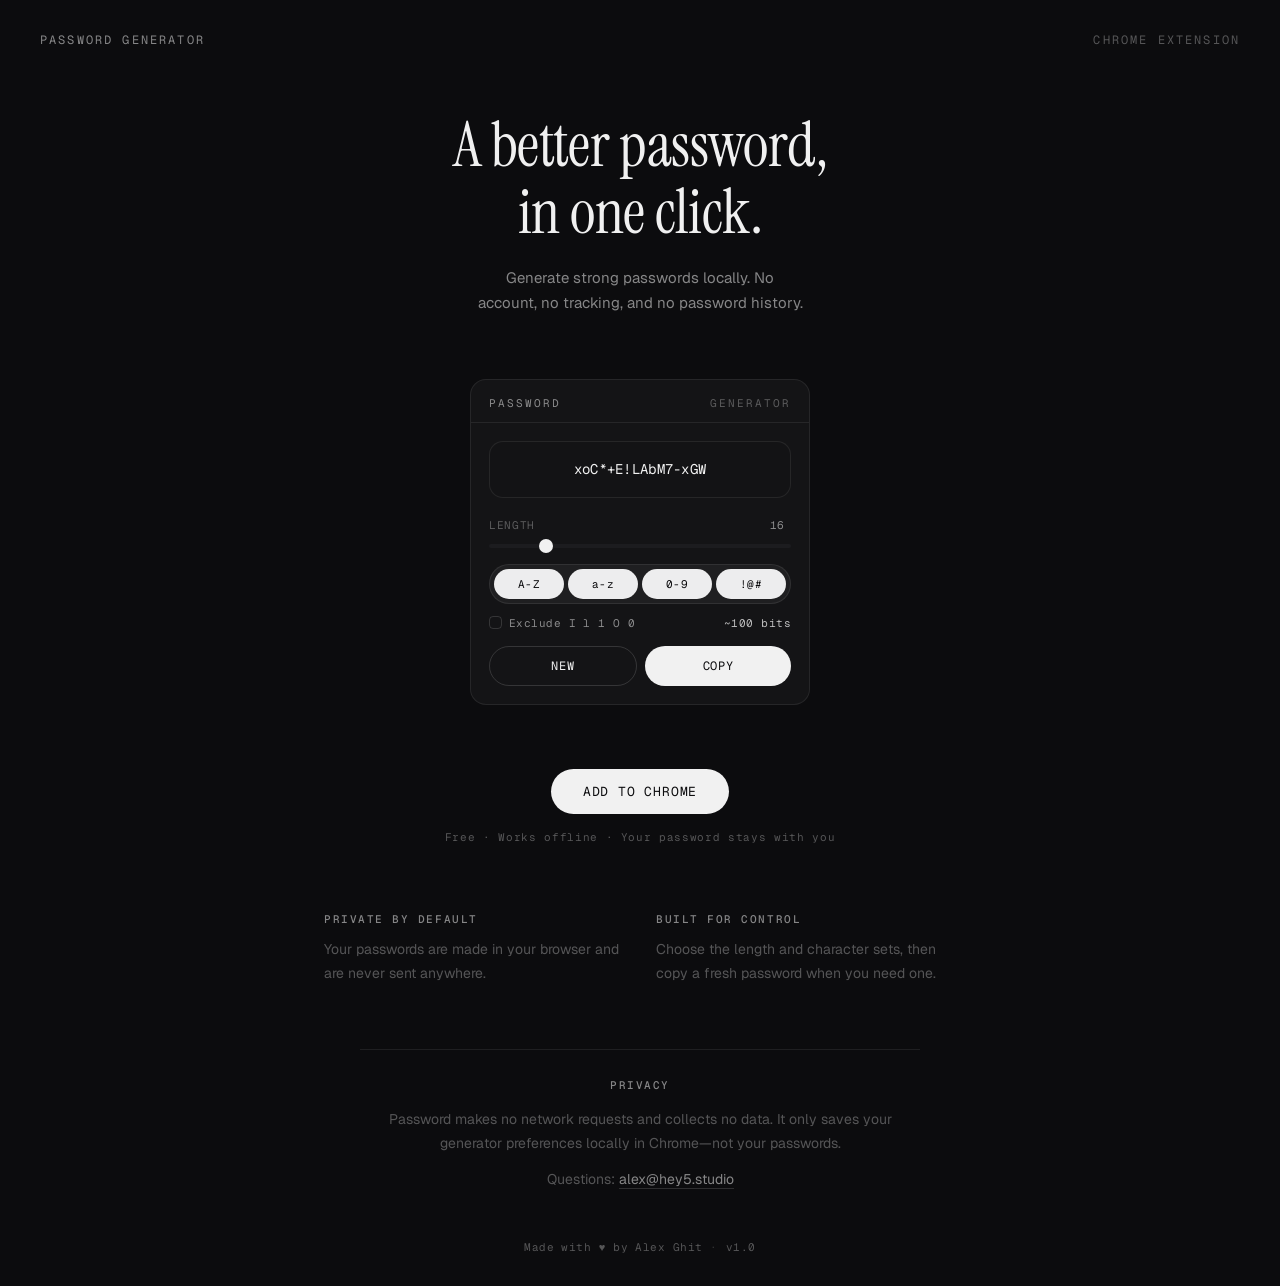
==== site/index.html @ 4e73cf25 "Add files via upload" ====
<!DOCTYPE html>
<html lang="en">
<head>
  <meta charset="utf-8">
  <meta name="viewport" content="width=device-width, initial-scale=1">
  <title>Password Generator</title>
  <meta name="description" content="A Chrome extension that generates strong passwords. Nothing leaves your machine.">

  <meta property="og:title" content="Password Generator — Chrome extension">
  <meta property="og:description" content="A Chrome extension that generates strong passwords. Nothing leaves your machine.">
  <meta property="og:type" content="website">
  <meta name="twitter:card" content="summary">
  <meta name="theme-color" content="#0c0c0e">
  <link rel="canonical" href="https://passwords.hey5.studio/">
  <meta property="og:url" content="https://passwords.hey5.studio/">
  <meta property="og:image" content="https://passwords.hey5.studio/icon128.png">

  <link rel="icon" type="image/png" sizes="48x48" href="icon48.png">
  <link rel="apple-touch-icon" href="icon128.png">
  <link rel="manifest" href="site.webmanifest">

  <link rel="preconnect" href="https://fonts.googleapis.com">
  <link rel="preconnect" href="https://fonts.gstatic.com" crossorigin>
  <link href="https://fonts.googleapis.com/css2?family=Geist:wght@400;500&family=Geist+Mono:wght@400;500&family=Instrument+Serif&display=swap" rel="stylesheet">

  <link rel="stylesheet" href="base.css">
  <link rel="stylesheet" href="style.css">
</head>
<body>
  <div class="app">

    <header class="topbar">
      <button class="wordmark" id="wordmark" type="button">Password Generator</button>
      <span class="topbar-tag">chrome extension</span>
    </header>

    <main class="stage">

      <section class="hero">
        <h1 class="display">A better password,<br>in one click.</h1>
        <p class="lede">Generate strong passwords locally. No account, no tracking, and no password history.</p>
      </section>

      <section class="demo" aria-label="Live demo">
        <div class="popup">
          <div class="popup-bar">
            <span>Password</span>
            <span class="popup-tag">generator</span>
          </div>

          <div class="popup-body">
            <div class="out">
              <output id="pw" class="pw" aria-live="polite" aria-atomic="true">&nbsp;</output>
            </div>

            <div class="row">
              <label class="lbl" for="lenNum">Length</label>
              <input class="len-num" id="lenNum" type="number" min="6" max="64" value="16" aria-label="Password length">
            </div>
            <input class="range" id="len" type="range" min="6" max="64" value="16" aria-label="Password length slider">

            <div class="segs" role="group" aria-label="Character sets">
              <button type="button" id="tUpper" aria-pressed="true">A-Z</button>
              <button type="button" id="tLower" aria-pressed="true">a-z</button>
              <button type="button" id="tNum" aria-pressed="true">0-9</button>
              <button type="button" id="tSym" aria-pressed="true">!@#</button>
            </div>

            <div class="opts">
              <button class="opt" type="button" id="tAmb" aria-pressed="false">
                <span class="tick" aria-hidden="true"></span>Exclude I l 1 O 0
              </button>
              <span class="ent" id="ent"></span>
            </div>

            <div class="actions">
              <button class="btn-ghost" id="regen" type="button">New</button>
              <button class="btn-primary" id="copy" type="button">Copy</button>
            </div>
          </div>
        </div>

      </section>

      <section class="install" id="install">
        <a class="btn-primary install-btn" href="https://chromewebstore.google.com/detail/password-generator/ooiofcecgpidfaeigfannfcdgocjnehm" id="install-link" target="_blank" rel="noopener">Add to Chrome</a>
        <p class="hint">Free · Works offline · Your password stays with you</p>
      </section>

      <section class="trust" aria-label="Why use Password">
        <div class="note">
          <h2>Private by default</h2>
          <p>Your passwords are made in your browser and are never sent anywhere.</p>
        </div>
        <div class="note">
          <h2>Built for control</h2>
          <p>Choose the length and character sets, then copy a fresh password when you need one.</p>
        </div>
      </section>

      <section class="privacy" id="privacy">
        <h2>Privacy</h2>
        <p>Password makes no network requests and collects no data. It only saves your generator preferences locally in Chrome—not your passwords.</p>
        <p class="privacy-contact">Questions: <a href="mailto:alex@hey5.studio">alex@hey5.studio</a></p>
      </section>

    </main>

    <footer class="footer">
      <span>Made with ♥ by Alex Ghit</span>
      <span class="dot">·</span>
      <span>v1.0</span>
    </footer>

  </div>

  <script src="generator.js"></script>
  <script src="demo.js"></script>
</body>
</html>
---- site/base.css ----
/* ============================================================
   Alex Ghit — shared design system (base.css)
   Source of truth for tokens, topbar, buttons, toggles, footer.
   Drop this into each tool's repo and link it BEFORE the tool's
   own stylesheet. App-specific CSS overrides only the middle.
   ============================================================ */

:root{
  /* surfaces */
  --bg:#0c0c0e;
  --surface:#141416;
  --surface-2:#1c1c1f;
  --line:rgba(255,255,255,.08);
  --line-strong:rgba(255,255,255,.14);
  --field-bg:#131315;

  /* ink */
  --ink:rgba(255,255,255,.94);
  --muted:rgba(255,255,255,.5);
  --faint:rgba(255,255,255,.3);
  --accent:rgba(255,255,255,.30);

  /* type */
  --sans:'Geist',-apple-system,BlinkMacSystemFont,sans-serif;
  --mono:'Geist Mono',ui-monospace,monospace;
  --serif:'Instrument Serif',Georgia,serif;

  /* motion */
  --ease:cubic-bezier(.22,1,.36,1);
  --t:200ms;

  --radius:14px;
}

*,*::before,*::after{margin:0;padding:0;box-sizing:border-box}
html{height:100%;-webkit-text-size-adjust:100%;text-size-adjust:100%}
body{
  min-height:100vh;
  min-height:100svh;
  background:var(--bg);
  color:var(--ink);
  font-family:var(--sans);
  -webkit-font-smoothing:antialiased;
  -webkit-tap-highlight-color:transparent;
}
::selection{background:var(--accent);color:var(--bg)}
button{touch-action:manipulation;-webkit-tap-highlight-color:transparent}

/* ---------- topbar ---------- */
.topbar{
  display:flex;
  justify-content:space-between;
  align-items:center;
  padding:32px 40px;
  font-family:var(--mono);
  font-size:12px;
  letter-spacing:.18em;
  text-transform:uppercase;
  color:var(--muted);
}
.wordmark{
  font:inherit;
  letter-spacing:inherit;
  text-transform:inherit;
  color:var(--muted);
  background:none;
  border:none;
  padding:0;
  cursor:pointer;
  transition:color var(--t);
}
.wordmark:hover{color:rgba(255,255,255,.85)}
.topbar-tag{color:var(--faint)}

/* ---------- primary button (white pill) ---------- */
.btn-primary{
  cursor:pointer;
  font-family:var(--mono);
  font-size:12px;
  letter-spacing:.06em;
  text-transform:uppercase;
  color:var(--bg);
  background:rgba(255,255,255,.94);
  border:none;
  border-radius:999px;
  padding:11px 20px;
  transition:opacity var(--t),transform 140ms var(--ease),background 140ms;
}
.btn-primary:hover{opacity:.85}
.btn-primary:active{transition:none;transform:scale(.94)}
.btn-primary:disabled{opacity:.35;pointer-events:none}

/* ---------- secondary button (outline pill) ---------- */
.btn-ghost{
  cursor:pointer;
  font-family:var(--mono);
  font-size:12px;
  letter-spacing:.06em;
  text-transform:uppercase;
  color:var(--ink);
  background:transparent;
  border:1px solid var(--line-strong);
  border-radius:999px;
  padding:11px 20px;
  transition:border-color var(--t),background var(--t),transform 140ms var(--ease);
}
.btn-ghost:hover{border-color:rgba(255,255,255,.4)}
.btn-ghost:active{transition:none;transform:scale(.94)}
.btn-ghost:disabled{opacity:.35;pointer-events:none}

/* ---------- segmented toggle ---------- */
.segs{
  display:inline-flex;
  gap:4px;
  background:rgba(255,255,255,.05);
  border:1px solid var(--line);
  border-radius:999px;
  padding:4px;
}
.segs button{
  cursor:pointer;
  font-family:var(--mono);
  font-size:11px;
  letter-spacing:.04em;
  white-space:nowrap;
  border:none;
  border-radius:999px;
  padding:8px 14px;
  background:transparent;
  color:var(--muted);
  transition:background 220ms,color 220ms,transform 140ms var(--ease);
}
.segs button:hover{color:rgba(255,255,255,.85)}
.segs button:active{transition:none;transform:scale(.94)}
.segs button[aria-pressed="true"]{background:rgba(255,255,255,.92);color:var(--bg)}

/* ---------- hint / kbd ---------- */
.hint{
  font-family:var(--mono);
  font-size:11px;
  letter-spacing:.06em;
  color:var(--faint);
}
.hint kbd{
  font-family:var(--mono);
  font-size:inherit;
  padding:2px 6px;
  border-radius:5px;
  border:1px solid var(--line-strong);
  background:rgba(255,255,255,.05);
  color:var(--muted);
}

/* ---------- footer ---------- */
.footer{
  flex-shrink:0;
  display:flex;
  flex-wrap:wrap;
  justify-content:center;
  align-items:center;
  gap:8px;
  padding:28px 24px 32px;
  font-family:var(--mono);
  font-size:11px;
  letter-spacing:.04em;
  color:var(--faint);
  text-align:center;
}
.footer a{
  color:var(--muted);
  text-decoration:none;
  border-bottom:1px solid var(--line-strong);
  transition:color var(--t),border-color var(--t);
}
.footer a:hover{color:rgba(255,255,255,.85);border-bottom-color:rgba(255,255,255,.4)}
.footer .dot{opacity:.5}

/* ---------- focus ---------- */
.btn-primary:focus-visible,
.btn-ghost:focus-visible,
.segs button:focus-visible,
.footer a:focus-visible{
  outline:2px solid var(--accent);
  outline-offset:2px;
}

@media (max-width:600px){
  .topbar{padding:24px 20px;font-size:11px}
  .footer{flex-direction:column;gap:14px;padding:24px 20px 30px;line-height:1.5}
  .footer .dot{display:none}
}

@media (prefers-reduced-motion:reduce){
  *{animation:none !important;transition-duration:.01ms !important}
}
---- site/style.css ----
/* password — site-specific only */

.app{
  min-height:100svh;
  display:flex;
  flex-direction:column;
}

.stage{
  flex:1;
  width:100%;
  max-width:680px;
  margin:0 auto;
  padding:0 24px;
  display:flex;
  flex-direction:column;
  align-items:center;
  gap:64px;
}

/* ---------- hero ---------- */
.hero{text-align:center;max-width:560px;padding-top:32px}

.display{
  font-family:var(--serif);
  font-weight:400;
  font-size:clamp(38px,7vw,62px);
  line-height:1.08;
  letter-spacing:-.01em;
}

.lede{
  max-width:460px;
  margin-top:20px;
  font-size:15px;
  line-height:1.65;
  color:var(--muted);
  text-wrap:balance;
}

/* ---------- demo popup ---------- */
.demo{display:flex;flex-direction:column;align-items:center;gap:18px}

.popup{
  width:340px;
  background:var(--surface);
  border:1px solid var(--line);
  border-radius:16px;
  overflow:hidden;
}

.popup-bar{
  display:flex;
  justify-content:space-between;
  align-items:center;
  padding:16px 18px 12px;
  font-family:var(--mono);
  font-size:11px;
  letter-spacing:.18em;
  text-transform:uppercase;
  color:var(--muted);
  border-bottom:1px solid var(--line);
}
.popup-tag{color:var(--faint)}

.popup-body{
  padding:18px;
  display:flex;
  flex-direction:column;
  align-items:center;
  gap:16px;
}

.out{
  width:100%;
  background:var(--field-bg);
  border:1px solid var(--line);
  border-radius:var(--radius);
  padding:16px 14px;
}
.pw{
  display:block;
  font-family:var(--mono);
  font-size:14px;
  line-height:1.6;
  letter-spacing:.02em;
  word-break:break-all;
  text-align:center;
  color:var(--ink);
}

.row{
  width:100%;
  display:flex;
  justify-content:space-between;
  align-items:baseline;
  margin-bottom:-8px;
}
.lbl,.len-num{
  font-family:var(--mono);
  font-size:11px;
  letter-spacing:.06em;
  text-transform:uppercase;
}
.lbl{color:var(--faint)}

.len-num{
  width:44px;
  text-align:right;
  color:var(--muted);
  background:transparent;
  border:1px solid transparent;
  border-radius:6px;
  padding:3px 5px;
  transition:border-color var(--t),color var(--t);
}
.len-num:hover{border-color:var(--line)}
.len-num:focus{
  outline:none;
  color:var(--ink);
  border-color:var(--line-strong);
  background:var(--field-bg);
}
.len-num::-webkit-inner-spin-button,
.len-num::-webkit-outer-spin-button{-webkit-appearance:none;margin:0}
.len-num{-moz-appearance:textfield}

.range{
  width:100%;
  height:4px;
  -webkit-appearance:none;
  appearance:none;
  background:var(--surface-2);
  border-radius:999px;
  cursor:pointer;
}
.range::-webkit-slider-thumb{
  -webkit-appearance:none;
  width:14px;height:14px;
  border-radius:50%;
  background:rgba(255,255,255,.94);
  transition:transform 140ms var(--ease);
}
.range::-moz-range-thumb{
  width:14px;height:14px;
  border:none;border-radius:50%;
  background:rgba(255,255,255,.94);
}
.range:active::-webkit-slider-thumb{transform:scale(1.2)}
.range:focus-visible{outline:2px solid var(--accent);outline-offset:4px}

.segs{width:100%;justify-content:space-between}
.segs button{flex:1;padding:8px 0}

.opts{
  width:100%;
  display:flex;
  justify-content:space-between;
  align-items:center;
  gap:10px;
  margin-top:-4px;
}
.opt{
  display:inline-flex;
  align-items:center;
  gap:7px;
  cursor:pointer;
  font-family:var(--mono);
  font-size:11px;
  letter-spacing:.04em;
  color:var(--muted);
  background:none;
  border:none;
  padding:0;
  white-space:nowrap;
  transition:color var(--t);
}
.opt:hover{color:rgba(255,255,255,.85)}
.opt:focus-visible{outline:2px solid var(--accent);outline-offset:3px;border-radius:4px}
.opt[aria-pressed="true"]{color:var(--ink)}

.tick{
  flex:none;
  width:13px;height:13px;
  border:1px solid var(--line-strong);
  border-radius:4px;
  transition:background var(--t),border-color var(--t);
}
.opt[aria-pressed="true"] .tick{
  background:rgba(255,255,255,.92);
  border-color:rgba(255,255,255,.92);
}
.opt[aria-pressed="true"] .tick::after{
  content:"";
  display:block;
  width:3px;height:6px;
  margin:1px auto 0;
  border:solid var(--bg);
  border-width:0 1.5px 1.5px 0;
  transform:rotate(45deg);
}

.ent{
  font-family:var(--mono);
  font-size:11px;
  letter-spacing:.04em;
  color:var(--faint);
  white-space:nowrap;
  transition:color var(--t);
}
.ent[data-level="weak"]{color:rgba(255,255,255,.34)}
.ent[data-level="fair"]{color:var(--faint)}
.ent[data-level="strong"]{color:var(--muted)}
.ent[data-level="very"]{color:rgba(255,255,255,.72)}

.actions{display:flex;gap:8px;width:100%}
.actions button{flex:1}


/* ---------- install ---------- */
.install{
  display:flex;
  flex-direction:column;
  align-items:center;
  gap:16px;
}
.install-btn{
  display:inline-block;
  text-decoration:none;
  padding:14px 32px;
  font-size:13px;
}
.install .hint a{
  color:var(--muted);
  text-decoration:none;
  border-bottom:1px solid var(--line-strong);
  transition:color var(--t),border-color var(--t);
}
.install .hint a:hover{color:rgba(255,255,255,.85);border-bottom-color:rgba(255,255,255,.4)}

/* ---------- trust notes ---------- */
.trust{
  width:100%;
  display:grid;
  grid-template-columns:repeat(2,minmax(0,1fr));
  gap:32px;
  padding-top:4px;
}
.note h2{
  font-family:var(--mono);
  font-size:11px;
  font-weight:500;
  letter-spacing:.14em;
  text-transform:uppercase;
  color:var(--muted);
  margin-bottom:12px;
}
.note p{
  font-size:14px;
  line-height:1.7;
  color:var(--faint);
}
/* ---------- privacy ---------- */
.privacy{
  width:100%;
  max-width:560px;
  padding:28px 0 8px;
  border-top:1px solid var(--line);
  text-align:center;
}
.privacy h2{
  font-family:var(--mono);
  font-size:11px;
  font-weight:500;
  letter-spacing:.14em;
  text-transform:uppercase;
  color:var(--muted);
  margin-bottom:16px;
}
.privacy p{
  font-size:14px;
  line-height:1.7;
  color:var(--faint);
  margin-bottom:12px;
}
.privacy-contact a{
  color:var(--muted);
  text-decoration:none;
  border-bottom:1px solid var(--line-strong);
  transition:color var(--t),border-color var(--t);
}
.privacy-contact a:hover{color:rgba(255,255,255,.85);border-bottom-color:rgba(255,255,255,.4)}

@media (max-width:600px){
  .stage{gap:52px;padding:0 20px}
  .hero{padding-top:16px}
  .popup{width:100%;max-width:340px}
  .trust{grid-template-columns:1fr;gap:28px;text-align:center}
}

@media (max-width:380px){
  .topbar{gap:12px;padding-inline:16px}
  .topbar-tag{display:none}
  .stage{padding-inline:16px}
  .popup-body{padding:16px}
}
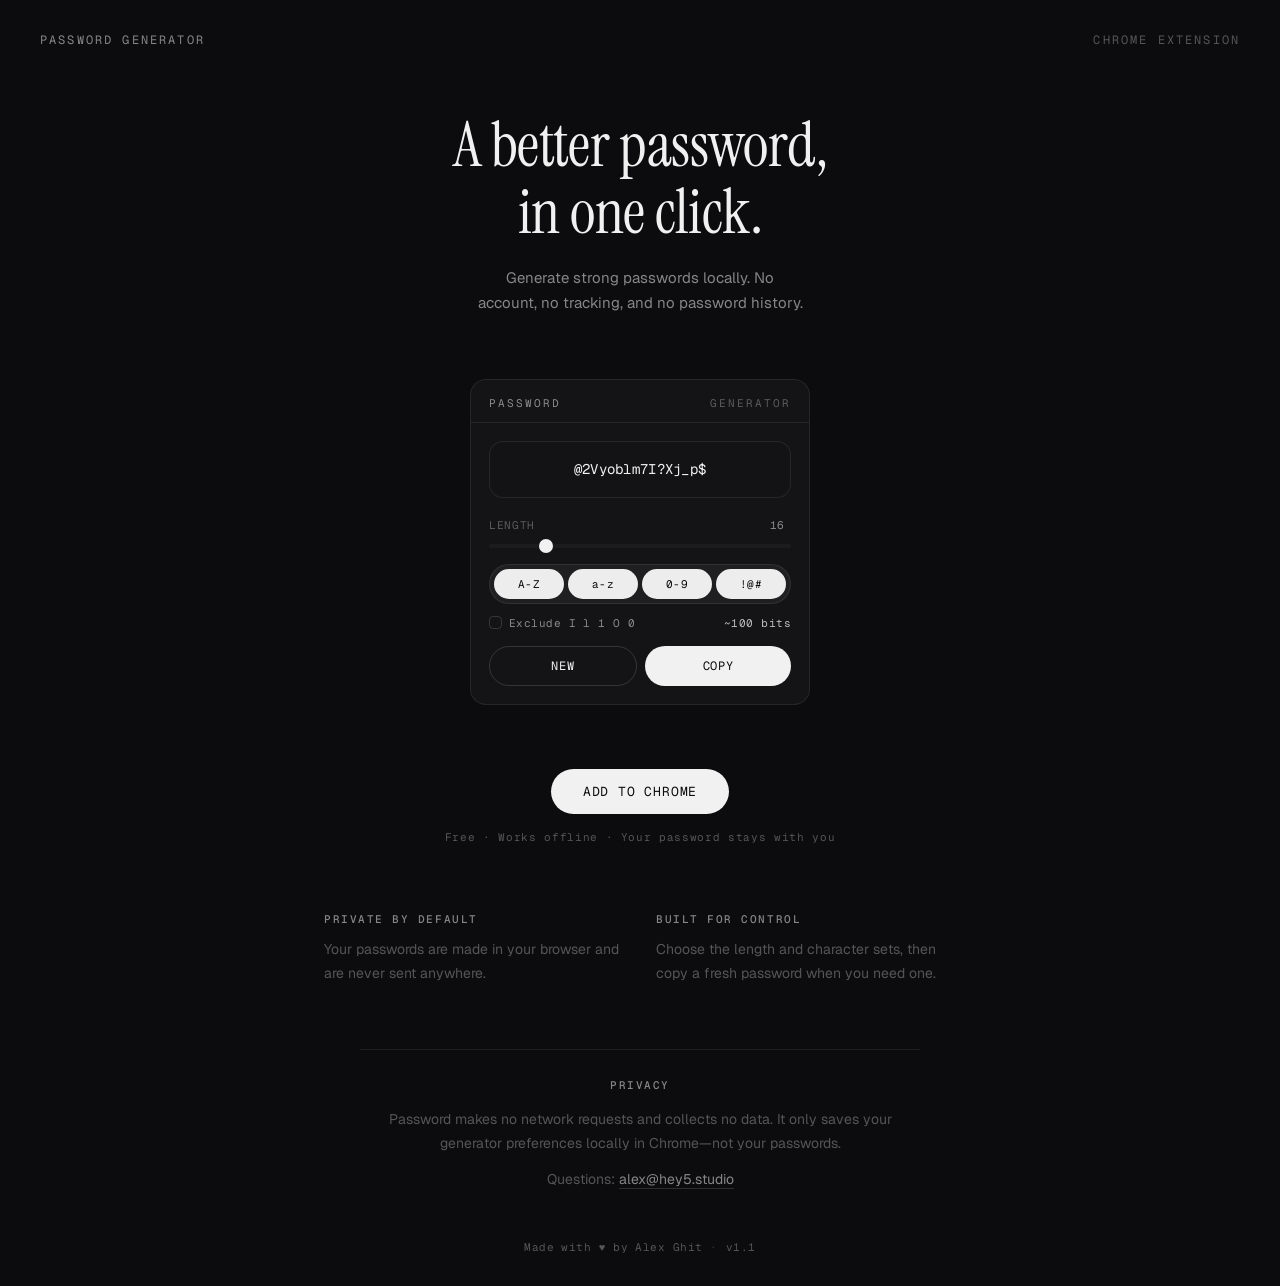
==== commit 1a232ac1: "Update index.html" ====
--- a/site/index.html
+++ b/site/index.html
@@ -109,7 +109,7 @@
     <footer class="footer">
       <span>Made with ♥ by Alex Ghit</span>
       <span class="dot">·</span>
-      <span>v1.0</span>
+      <span>v1.1</span>
     </footer>
 
   </div>
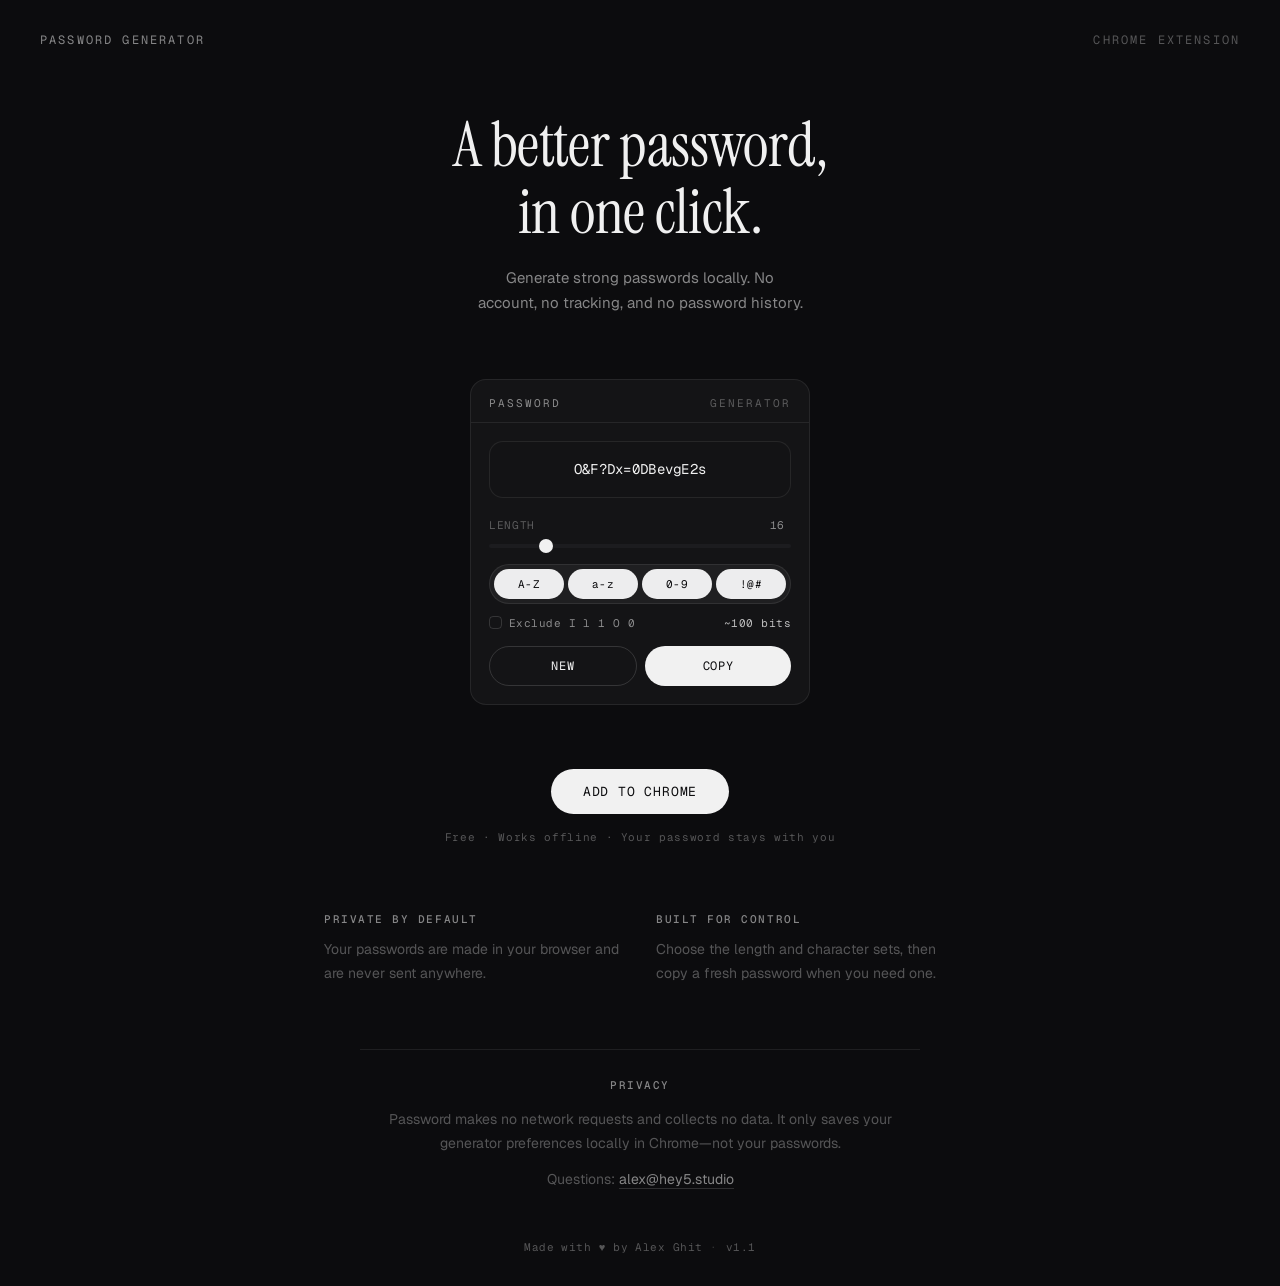
==== commit 6b5538cf: "Rename index.html to site/index.html" ====
--- a/site/index.html
+++ b/site/index.html
@@ -15,16 +15,509 @@
   <meta property="og:url" content="https://passwords.hey5.studio/">
   <meta property="og:image" content="https://passwords.hey5.studio/icon128.png">
 
-  <link rel="icon" type="image/png" sizes="48x48" href="icon48.png">
-  <link rel="apple-touch-icon" href="icon128.png">
-  <link rel="manifest" href="site.webmanifest">
+  <link rel="icon" type="image/svg+xml" href="data:image/svg+xml,%3Csvg%20xmlns%3D%22http%3A%2F%2Fwww.w3.org%2F2000%2Fsvg%22%20viewBox%3D%220%200%20100%20100%22%3E%3Crect%20width%3D%22100%22%20height%3D%22100%22%20rx%3D%2222%22%20fill%3D%22%230c0c0e%22%2F%3E%3Cpath%20d%3D%22M71.95%2083.17%20C76.66%2080.73%2077.34%2078.36%2077.34%2064.45%20C77.34%2049.77%2076.64%2047.47%2071.39%2044.92%20L68.17%2043.36%20L67.82%2036.33%20C67.18%2023.35%2061.23%2016.85%2050.00%2016.85%20C38.70%2016.86%2032.79%2023.36%2032.18%2036.48%20C31.85%2043.57%2031.82%2043.67%2029.71%2044.14%20C28.53%2044.40%2026.55%2045.67%2025.31%2046.96%20L23.05%2049.32%20L22.80%2062.88%20C22.53%2078.07%2023.00%2080.06%2027.58%2082.84%20C29.88%2084.25%2031.62%2084.37%2049.84%2084.37%20C66.16%2084.37%2070.02%2084.16%2071.95%2083.17%20Z%20M48.10%2072.99%20C47.39%2072.27%2046.88%2070.43%2046.88%2068.56%20C46.88%2066.67%2046.34%2064.77%2045.57%2063.92%20C42.42%2060.43%2045.22%2054.43%2050.00%2054.43%20C54.78%2054.43%2057.58%2060.43%2054.43%2063.92%20C53.66%2064.77%2053.12%2066.67%2053.12%2068.56%20C53.12%2071.55%2051.65%2074.22%2050.00%2074.22%20C49.63%2074.22%2048.78%2073.67%2048.10%2072.99%20Z%20M39.85%2037.70%20C39.85%2033.07%2040.21%2031.05%2041.37%2029.14%20C44.29%2024.36%2050.48%2022.85%2055.24%2025.75%20C58.93%2028.00%2060.16%2031.01%2060.16%2037.85%20L60.16%2043.75%20L50.00%2043.75%20L39.84%2043.75%20L39.85%2037.70%20Z%22%20fill%3D%22%23f4f4f6%22%2F%3E%3C%2Fsvg%3E">
 
   <link rel="preconnect" href="https://fonts.googleapis.com">
   <link rel="preconnect" href="https://fonts.gstatic.com" crossorigin>
   <link href="https://fonts.googleapis.com/css2?family=Geist:wght@400;500&family=Geist+Mono:wght@400;500&family=Instrument+Serif&display=swap" rel="stylesheet">
 
-  <link rel="stylesheet" href="base.css">
-  <link rel="stylesheet" href="style.css">
+  <style>
+:root{
+  /* surfaces */
+  --bg:#0c0c0e;
+  --surface:#141416;
+  --surface-2:#1c1c1f;
+  --line:rgba(255,255,255,.08);
+  --line-strong:rgba(255,255,255,.14);
+  --field-bg:#131315;
+
+  /* ink */
+  --ink:rgba(255,255,255,.94);
+  --muted:rgba(255,255,255,.5);
+  --faint:rgba(255,255,255,.3);
+  --accent:rgba(255,255,255,.30);
+
+  /* type */
+  --sans:'Geist',-apple-system,BlinkMacSystemFont,sans-serif;
+  --mono:'Geist Mono',ui-monospace,monospace;
+  --serif:'Instrument Serif',Georgia,serif;
+
+  /* motion */
+  --ease:cubic-bezier(.22,1,.36,1);
+  --t:200ms;
+
+  --radius:14px;
+}
+
+*,*::before,*::after{margin:0;padding:0;box-sizing:border-box}
+html{height:100%;-webkit-text-size-adjust:100%;text-size-adjust:100%}
+body{
+  min-height:100vh;
+  min-height:100svh;
+  background:var(--bg);
+  color:var(--ink);
+  font-family:var(--sans);
+  -webkit-font-smoothing:antialiased;
+  -webkit-tap-highlight-color:transparent;
+}
+::selection{background:var(--accent);color:var(--bg)}
+button{touch-action:manipulation;-webkit-tap-highlight-color:transparent}
+
+/* ---------- topbar ---------- */
+.topbar{
+  display:flex;
+  justify-content:space-between;
+  align-items:center;
+  padding:32px 40px;
+  font-family:var(--mono);
+  font-size:12px;
+  letter-spacing:.18em;
+  text-transform:uppercase;
+  color:var(--muted);
+}
+.wordmark{
+  font:inherit;
+  letter-spacing:inherit;
+  text-transform:inherit;
+  color:var(--muted);
+  background:none;
+  border:none;
+  padding:0;
+  cursor:pointer;
+  transition:color var(--t);
+}
+.wordmark:hover{color:rgba(255,255,255,.85)}
+.topbar-tag{color:var(--faint)}
+
+/* ---------- primary button (white pill) ---------- */
+.btn-primary{
+  cursor:pointer;
+  font-family:var(--mono);
+  font-size:12px;
+  letter-spacing:.06em;
+  text-transform:uppercase;
+  color:var(--bg);
+  background:rgba(255,255,255,.94);
+  border:none;
+  border-radius:999px;
+  padding:11px 20px;
+  transition:opacity var(--t),transform 140ms var(--ease),background 140ms;
+}
+.btn-primary:hover{opacity:.85}
+.btn-primary:active{transition:none;transform:scale(.94)}
+.btn-primary:disabled{opacity:.35;pointer-events:none}
+
+/* ---------- secondary button (outline pill) ---------- */
+.btn-ghost{
+  cursor:pointer;
+  font-family:var(--mono);
+  font-size:12px;
+  letter-spacing:.06em;
+  text-transform:uppercase;
+  color:var(--ink);
+  background:transparent;
+  border:1px solid var(--line-strong);
+  border-radius:999px;
+  padding:11px 20px;
+  transition:border-color var(--t),background var(--t),transform 140ms var(--ease);
+}
+.btn-ghost:hover{border-color:rgba(255,255,255,.4)}
+.btn-ghost:active{transition:none;transform:scale(.94)}
+.btn-ghost:disabled{opacity:.35;pointer-events:none}
+
+/* ---------- segmented toggle ---------- */
+.segs{
+  display:inline-flex;
+  gap:4px;
+  background:rgba(255,255,255,.05);
+  border:1px solid var(--line);
+  border-radius:999px;
+  padding:4px;
+}
+.segs button{
+  cursor:pointer;
+  font-family:var(--mono);
+  font-size:11px;
+  letter-spacing:.04em;
+  white-space:nowrap;
+  border:none;
+  border-radius:999px;
+  padding:8px 14px;
+  background:transparent;
+  color:var(--muted);
+  transition:background 220ms,color 220ms,transform 140ms var(--ease);
+}
+.segs button:hover{color:rgba(255,255,255,.85)}
+.segs button:active{transition:none;transform:scale(.94)}
+.segs button[aria-pressed="true"]{background:rgba(255,255,255,.92);color:var(--bg)}
+
+/* ---------- hint / kbd ---------- */
+.hint{
+  font-family:var(--mono);
+  font-size:11px;
+  letter-spacing:.06em;
+  color:var(--faint);
+}
+.hint kbd{
+  font-family:var(--mono);
+  font-size:inherit;
+  padding:2px 6px;
+  border-radius:5px;
+  border:1px solid var(--line-strong);
+  background:rgba(255,255,255,.05);
+  color:var(--muted);
+}
+
+/* ---------- footer ---------- */
+.footer{
+  flex-shrink:0;
+  display:flex;
+  flex-wrap:wrap;
+  justify-content:center;
+  align-items:center;
+  gap:8px;
+  padding:28px 24px 32px;
+  font-family:var(--mono);
+  font-size:11px;
+  letter-spacing:.04em;
+  color:var(--faint);
+  text-align:center;
+}
+.footer a{
+  color:var(--muted);
+  text-decoration:none;
+  border-bottom:1px solid var(--line-strong);
+  transition:color var(--t),border-color var(--t);
+}
+.footer a:hover{color:rgba(255,255,255,.85);border-bottom-color:rgba(255,255,255,.4)}
+.footer .dot{opacity:.5}
+
+/* ---------- focus ---------- */
+.btn-primary:focus-visible,
+.btn-ghost:focus-visible,
+.segs button:focus-visible,
+.footer a:focus-visible{
+  outline:2px solid var(--accent);
+  outline-offset:2px;
+}
+
+@media (max-width:600px){
+  .topbar{padding:24px 20px;font-size:11px}
+  .footer{flex-direction:column;gap:14px;padding:24px 20px 30px;line-height:1.5}
+  .footer .dot{display:none}
+}
+
+@media (prefers-reduced-motion:reduce){
+  *{animation:none !important;transition-duration:.01ms !important}
+}
+
+/* password — site-specific only */
+
+.app{
+  min-height:100svh;
+  display:flex;
+  flex-direction:column;
+}
+
+.stage{
+  flex:1;
+  width:100%;
+  max-width:680px;
+  margin:0 auto;
+  padding:0 24px;
+  display:flex;
+  flex-direction:column;
+  align-items:center;
+  gap:64px;
+}
+
+/* ---------- hero ---------- */
+.hero{text-align:center;max-width:560px;padding-top:32px}
+
+.display{
+  font-family:var(--serif);
+  font-weight:400;
+  font-size:clamp(38px,7vw,62px);
+  line-height:1.08;
+  letter-spacing:-.01em;
+}
+
+.lede{
+  max-width:460px;
+  margin-top:20px;
+  font-size:15px;
+  line-height:1.65;
+  color:var(--muted);
+  text-wrap:balance;
+}
+
+/* ---------- demo popup ---------- */
+.demo{display:flex;flex-direction:column;align-items:center;gap:18px}
+
+.popup{
+  width:340px;
+  background:var(--surface);
+  border:1px solid var(--line);
+  border-radius:16px;
+  overflow:hidden;
+}
+
+.popup-bar{
+  display:flex;
+  justify-content:space-between;
+  align-items:center;
+  padding:16px 18px 12px;
+  font-family:var(--mono);
+  font-size:11px;
+  letter-spacing:.18em;
+  text-transform:uppercase;
+  color:var(--muted);
+  border-bottom:1px solid var(--line);
+}
+.popup-tag{color:var(--faint)}
+
+.popup-body{
+  padding:18px;
+  display:flex;
+  flex-direction:column;
+  align-items:center;
+  gap:16px;
+}
+
+.out{
+  width:100%;
+  background:var(--field-bg);
+  border:1px solid var(--line);
+  border-radius:var(--radius);
+  padding:16px 14px;
+}
+.pw{
+  display:block;
+  font-family:var(--mono);
+  font-size:14px;
+  line-height:1.6;
+  letter-spacing:.02em;
+  word-break:break-all;
+  text-align:center;
+  color:var(--ink);
+}
+
+.row{
+  width:100%;
+  display:flex;
+  justify-content:space-between;
+  align-items:baseline;
+  margin-bottom:-8px;
+}
+.lbl,.len-num{
+  font-family:var(--mono);
+  font-size:11px;
+  letter-spacing:.06em;
+  text-transform:uppercase;
+}
+.lbl{color:var(--faint)}
+
+.len-num{
+  width:44px;
+  text-align:right;
+  color:var(--muted);
+  background:transparent;
+  border:1px solid transparent;
+  border-radius:6px;
+  padding:3px 5px;
+  transition:border-color var(--t),color var(--t);
+}
+.len-num:hover{border-color:var(--line)}
+.len-num:focus{
+  outline:none;
+  color:var(--ink);
+  border-color:var(--line-strong);
+  background:var(--field-bg);
+}
+.len-num::-webkit-inner-spin-button,
+.len-num::-webkit-outer-spin-button{-webkit-appearance:none;margin:0}
+.len-num{-moz-appearance:textfield}
+
+.range{
+  width:100%;
+  height:4px;
+  -webkit-appearance:none;
+  appearance:none;
+  background:var(--surface-2);
+  border-radius:999px;
+  cursor:pointer;
+}
+.range::-webkit-slider-thumb{
+  -webkit-appearance:none;
+  width:14px;height:14px;
+  border-radius:50%;
+  background:rgba(255,255,255,.94);
+  transition:transform 140ms var(--ease);
+}
+.range::-moz-range-thumb{
+  width:14px;height:14px;
+  border:none;border-radius:50%;
+  background:rgba(255,255,255,.94);
+}
+.range:active::-webkit-slider-thumb{transform:scale(1.2)}
+.range:focus-visible{outline:2px solid var(--accent);outline-offset:4px}
+
+.segs{width:100%;justify-content:space-between}
+.segs button{flex:1;padding:8px 0}
+
+.opts{
+  width:100%;
+  display:flex;
+  justify-content:space-between;
+  align-items:center;
+  gap:10px;
+  margin-top:-4px;
+}
+.opt{
+  display:inline-flex;
+  align-items:center;
+  gap:7px;
+  cursor:pointer;
+  font-family:var(--mono);
+  font-size:11px;
+  letter-spacing:.04em;
+  color:var(--muted);
+  background:none;
+  border:none;
+  padding:0;
+  white-space:nowrap;
+  transition:color var(--t);
+}
+.opt:hover{color:rgba(255,255,255,.85)}
+.opt:focus-visible{outline:2px solid var(--accent);outline-offset:3px;border-radius:4px}
+.opt[aria-pressed="true"]{color:var(--ink)}
+
+.tick{
+  flex:none;
+  width:13px;height:13px;
+  border:1px solid var(--line-strong);
+  border-radius:4px;
+  transition:background var(--t),border-color var(--t);
+}
+.opt[aria-pressed="true"] .tick{
+  background:rgba(255,255,255,.92);
+  border-color:rgba(255,255,255,.92);
+}
+.opt[aria-pressed="true"] .tick::after{
+  content:"";
+  display:block;
+  width:3px;height:6px;
+  margin:1px auto 0;
+  border:solid var(--bg);
+  border-width:0 1.5px 1.5px 0;
+  transform:rotate(45deg);
+}
+
+.ent{
+  font-family:var(--mono);
+  font-size:11px;
+  letter-spacing:.04em;
+  color:var(--faint);
+  white-space:nowrap;
+  transition:color var(--t);
+}
+.ent[data-level="weak"]{color:rgba(255,255,255,.34)}
+.ent[data-level="fair"]{color:var(--faint)}
+.ent[data-level="strong"]{color:var(--muted)}
+.ent[data-level="very"]{color:rgba(255,255,255,.72)}
+
+.actions{display:flex;gap:8px;width:100%}
+.actions button{flex:1}
+
+
+/* ---------- install ---------- */
+.install{
+  display:flex;
+  flex-direction:column;
+  align-items:center;
+  gap:16px;
+}
+.install-btn{
+  display:inline-block;
+  text-decoration:none;
+  padding:14px 32px;
+  font-size:13px;
+}
+.install .hint a{
+  color:var(--muted);
+  text-decoration:none;
+  border-bottom:1px solid var(--line-strong);
+  transition:color var(--t),border-color var(--t);
+}
+.install .hint a:hover{color:rgba(255,255,255,.85);border-bottom-color:rgba(255,255,255,.4)}
+
+/* ---------- trust notes ---------- */
+.trust{
+  width:100%;
+  display:grid;
+  grid-template-columns:repeat(2,minmax(0,1fr));
+  gap:32px;
+  padding-top:4px;
+}
+.note h2{
+  font-family:var(--mono);
+  font-size:11px;
+  font-weight:500;
+  letter-spacing:.14em;
+  text-transform:uppercase;
+  color:var(--muted);
+  margin-bottom:12px;
+}
+.note p{
+  font-size:14px;
+  line-height:1.7;
+  color:var(--faint);
+}
+/* ---------- privacy ---------- */
+.privacy{
+  width:100%;
+  max-width:560px;
+  padding:28px 0 8px;
+  border-top:1px solid var(--line);
+  text-align:center;
+}
+.privacy h2{
+  font-family:var(--mono);
+  font-size:11px;
+  font-weight:500;
+  letter-spacing:.14em;
+  text-transform:uppercase;
+  color:var(--muted);
+  margin-bottom:16px;
+}
+.privacy p{
+  font-size:14px;
+  line-height:1.7;
+  color:var(--faint);
+  margin-bottom:12px;
+}
+.privacy-contact a{
+  color:var(--muted);
+  text-decoration:none;
+  border-bottom:1px solid var(--line-strong);
+  transition:color var(--t),border-color var(--t);
+}
+.privacy-contact a:hover{color:rgba(255,255,255,.85);border-bottom-color:rgba(255,255,255,.4)}
+
+@media (max-width:600px){
+  .stage{gap:52px;padding:0 20px}
+  .hero{padding-top:16px}
+  .popup{width:100%;max-width:340px}
+  .trust{grid-template-columns:1fr;gap:28px;text-align:center}
+}
+
+@media (max-width:380px){
+  .topbar{gap:12px;padding-inline:16px}
+  .topbar-tag{display:none}
+  .stage{padding-inline:16px}
+  .popup-body{padding:16px}
+}
+  </style>
 </head>
 <body>
   <div class="app">
@@ -114,7 +607,156 @@
 
   </div>
 
-  <script src="generator.js"></script>
-  <script src="demo.js"></script>
+  <script>
+const SETS = {
+  tUpper: 'ABCDEFGHIJKLMNOPQRSTUVWXYZ',
+  tLower: 'abcdefghijklmnopqrstuvwxyz',
+  tNum:   '0123456789',
+  tSym:   '!@#$%^&*-_=+?'
+};
+
+const AMBIGUOUS = 'Il1O0';
+
+// unbiased pick via rejection sampling
+function pick(str){
+  const max = Math.floor(256 / str.length) * str.length;
+  const buf = new Uint8Array(1);
+  let v;
+  do { crypto.getRandomValues(buf); v = buf[0]; } while (v >= max);
+  return str[v % str.length];
+}
+
+function setChars(id, noAmbiguous){
+  const s = SETS[id];
+  if (!noAmbiguous) return s;
+  return [...s].filter(c => !AMBIGUOUS.includes(c)).join('');
+}
+
+function makePassword(len, setIds, noAmbiguous){
+  // filter first — otherwise the one-per-set guarantee could force an excluded char
+  const sets = setIds.map(id => setChars(id, noAmbiguous)).filter(s => s.length);
+  if (!sets.length) return '';
+  const pool = sets.join('');
+  let chars = sets.map(s => pick(s)).slice(0, len);
+  while (chars.length < len) chars.push(pick(pool));
+  for (let i = chars.length - 1; i > 0; i--){
+    const j = crypto.getRandomValues(new Uint32Array(1))[0] % (i + 1);
+    [chars[i], chars[j]] = [chars[j], chars[i]];
+  }
+  return chars.join('');
+}
+
+const pwEl = document.getElementById('pw');
+const lenEl = document.getElementById('len');
+const lenNum = document.getElementById('lenNum');
+const ambEl = document.getElementById('tAmb');
+const entEl = document.getElementById('ent');
+const copyBtn = document.getElementById('copy');
+const MIN = 6, MAX = 64;
+const toggles = Object.keys(SETS).map(id => document.getElementById(id));
+
+const on = b => b.getAttribute('aria-pressed') === 'true';
+
+function generate(){
+  const active = toggles.filter(on);
+  if (!active.length){ pwEl.textContent = '—'; entEl.textContent = ''; return; }
+  const noAmb = on(ambEl);
+  pwEl.textContent = makePassword(+lenEl.value, active.map(b => b.id), noAmb);
+  showEntropy(active, noAmb);
+}
+
+function showEntropy(active, noAmb){
+  const pool = active.map(b => setChars(b.id, noAmb)).join('').length;
+  const bits = Math.round(+lenEl.value * Math.log2(pool));
+  entEl.textContent = '~' + bits + ' bits';
+  entEl.dataset.level = level(bits);
+}
+
+function level(b){
+  if (b < 45) return 'weak';
+  if (b < 65) return 'fair';
+  if (b < 90) return 'strong';
+  return 'very';
+}
+
+
+lenEl.addEventListener('input', () => {
+  lenNum.value = lenEl.value;
+  generate();
+});
+
+lenNum.addEventListener('input', () => {
+  const v = +lenNum.value;
+  if (!Number.isInteger(v) || v < MIN || v > MAX) return;
+  lenEl.value = v;
+  generate();
+});
+
+lenNum.addEventListener('blur', () => {
+  let v = Math.round(+lenNum.value);
+  if (!Number.isFinite(v)) v = +lenEl.value;
+  v = Math.min(MAX, Math.max(MIN, v));
+  lenNum.value = v;
+  lenEl.value = v;
+  generate();
+});
+
+lenNum.addEventListener('keydown', e => {
+  if (e.key === 'Enter') lenNum.blur();
+});
+
+toggles.forEach(b => b.addEventListener('click', () => {
+  if (on(b) && toggles.filter(on).length === 1) return;
+  b.setAttribute('aria-pressed', on(b) ? 'false' : 'true');
+  generate();
+}));
+
+ambEl.addEventListener('click', () => {
+  ambEl.setAttribute('aria-pressed', on(ambEl) ? 'false' : 'true');
+  generate();
+});
+
+document.getElementById('regen').addEventListener('click', generate);
+
+document.getElementById('wordmark').addEventListener('click', () => {
+  lenEl.value = 16;
+  lenNum.value = 16;
+  toggles.forEach(b => b.setAttribute('aria-pressed', 'true'));
+  ambEl.setAttribute('aria-pressed', 'false');
+  generate();
+});
+
+// execCommand fallback — works where the async API is blocked (sandboxed iframes)
+function legacyCopy(text){
+  const ta = document.createElement('textarea');
+  ta.value = text;
+  ta.setAttribute('readonly', '');
+  ta.style.cssText = 'position:fixed;top:-100px;opacity:0';
+  document.body.appendChild(ta);
+  ta.select();
+  let ok = false;
+  try { ok = document.execCommand('copy'); } catch (e) {}
+  ta.remove();
+  return ok;
+}
+
+copyBtn.addEventListener('click', async () => {
+  const text = pwEl.textContent;
+  if (!text || text === '—') return;
+
+  let ok = false;
+  try {
+    await navigator.clipboard.writeText(text);
+    ok = true;
+  } catch (e) {
+    ok = legacyCopy(text);
+  }
+
+  copyBtn.textContent = ok ? 'Copied' : 'Failed';
+  setTimeout(() => { copyBtn.textContent = 'Copy'; }, 1400);
+});
+
+generate();
+  </script>
 </body>
 </html>
